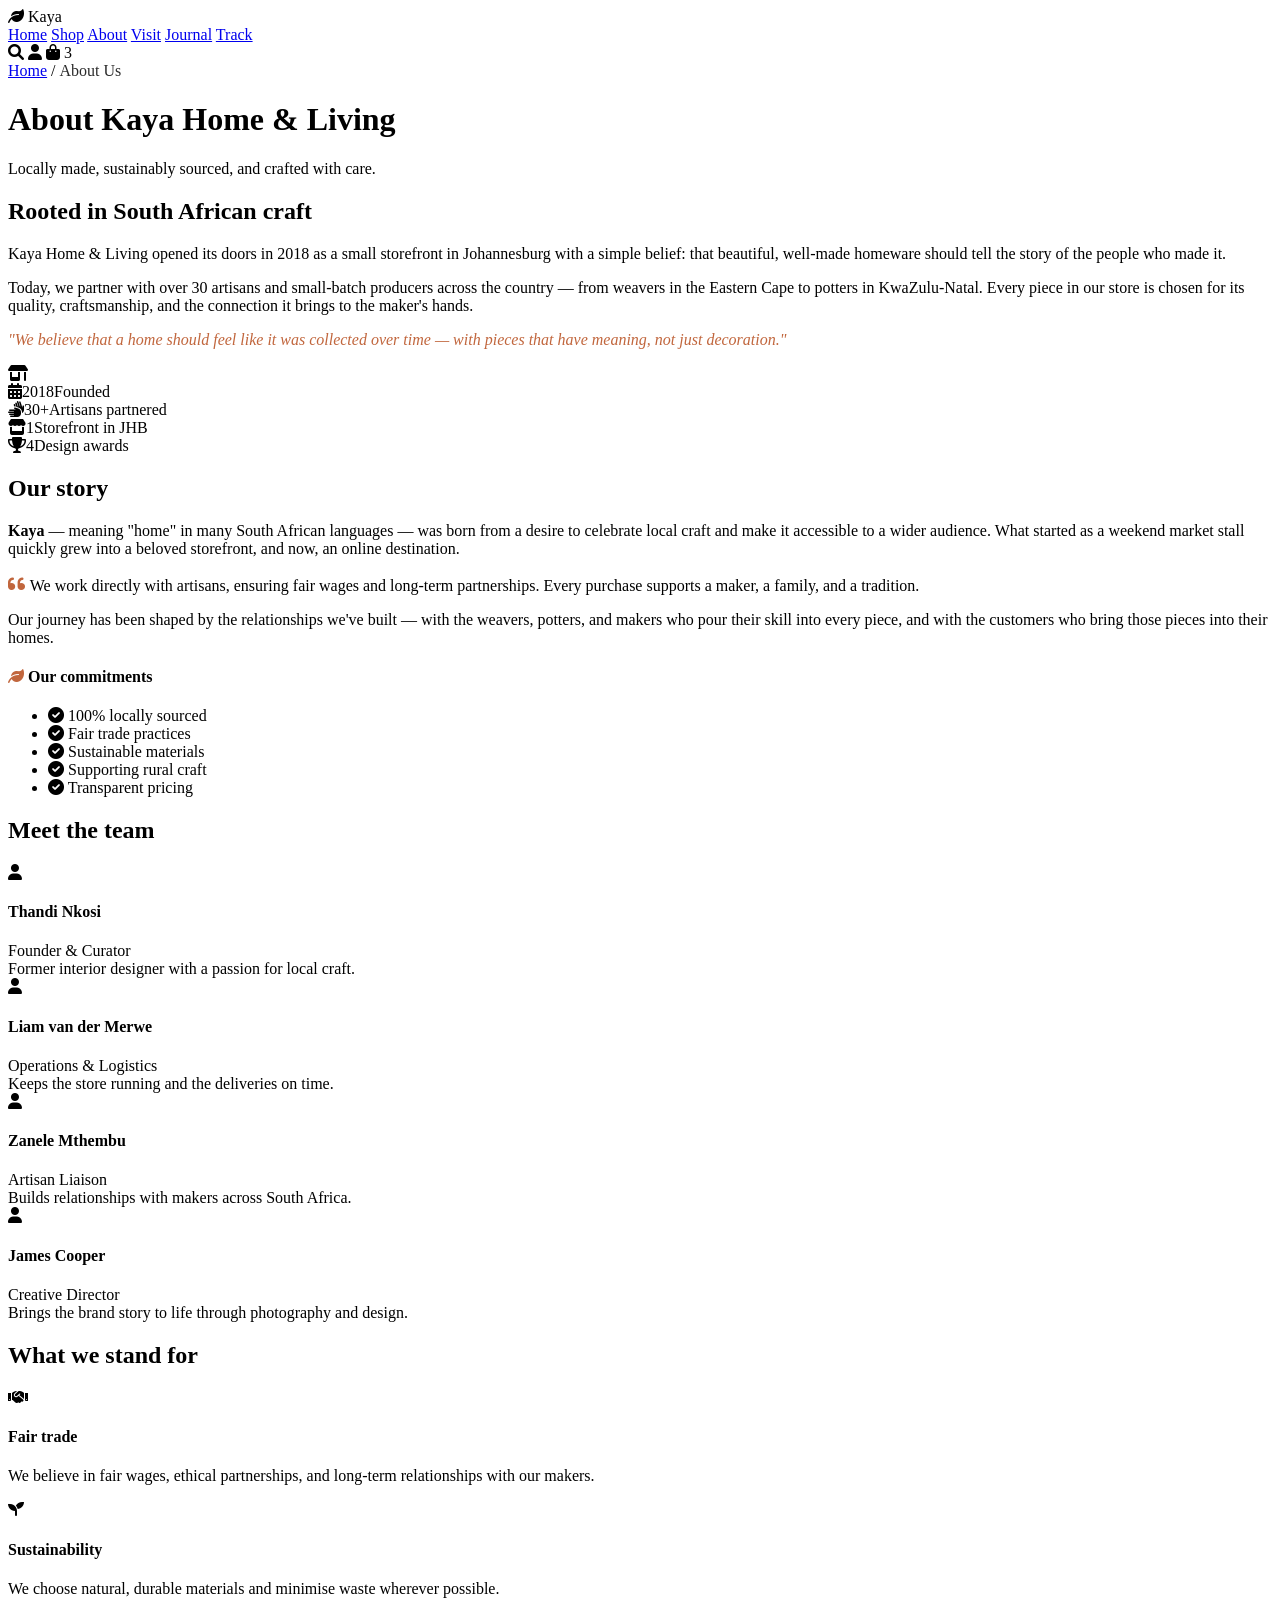
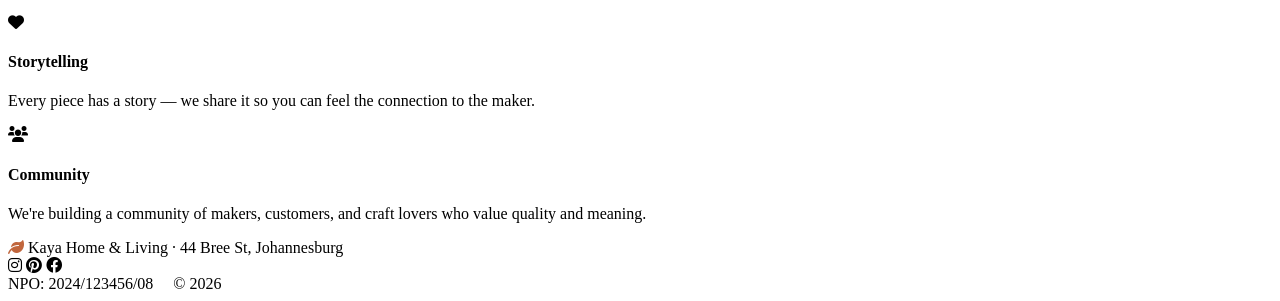
==== Research/about.html @ dec64650 "Add files via upload" ====
<!DOCTYPE html>
<html lang="en">
<head>
    <meta charset="UTF-8" />
    <meta name="viewport" content="width=device-width, initial-scale=1.0"/>
    <title>Kaya Home & Living · About Us</title>
    <link rel="preconnect" href="https://fonts.googleapis.com">
    <link rel="preconnect" href="https://fonts.gstatic.com" crossorigin>
    <link href="https://fonts.googleapis.com/css2?family=Playfair+Display:ital,wght@0,400;0,600;0,700;1,400&family=Inter:wght@300;400;500;600;700&display=swap" rel="stylesheet">
    <link rel="stylesheet" href="https://cdnjs.cloudflare.com/ajax/libs/font-awesome/6.0.0-beta3/css/all.min.css">
</head>
<body>
<div class="container">
    <div class="nav-bar">
        <div class="nav-logo"><i class="fas fa-leaf"></i> Kaya</div>
        <div class="nav-links">
            <a href="index.html">Home</a>
            <a href="shop.html">Shop</a>
            <a href="about.html" class="active">About</a>
            <a href="visit.html">Visit</a>
            <a href="journal.html">Journal</a>
            <a href="track.html">Track</a>
        </div>
        <div class="nav-icons">
            <i class="fas fa-search"></i>
            <i class="fas fa-user"></i>
            <i class="fas fa-shopping-bag"></i> <span class="badge-cart">3</span>
        </div>
    </div>

    <div class="breadcrumb">
        <a href="index.html">Home</a> <span>/</span>
        <span style="color: #2b2b2b; font-weight: 500;">About Us</span>
    </div>

    <div class="page-header">
        <h1>About Kaya Home &amp; Living</h1>
        <p>Locally made, sustainably sourced, and crafted with care.</p>
    </div>

    <div class="about-hero">
        <div class="hero-text">
            <h2>Rooted in South African craft</h2>
            <p>Kaya Home &amp; Living opened its doors in 2018 as a small storefront in Johannesburg with a simple belief: that beautiful, well-made homeware should tell the story of the people who made it.</p>
            <p>Today, we partner with over 30 artisans and small-batch producers across the country — from weavers in the Eastern Cape to potters in KwaZulu-Natal. Every piece in our store is chosen for its quality, craftsmanship, and the connection it brings to the maker's hands.</p>
            <p style="font-style: italic; color: #c1663d; font-weight: 500;">"We believe that a home should feel like it was collected over time — with pieces that have meaning, not just decoration."</p>
        </div>
        <div class="hero-image"><i class="fas fa-store-alt"></i></div>
    </div>

    <div class="stats-grid">
        <div class="stat-card"><i class="fas fa-calendar-alt"></i><span class="stat-number">2018</span><span class="stat-label">Founded</span></div>
        <div class="stat-card"><i class="fas fa-hands"></i><span class="stat-number">30+</span><span class="stat-label">Artisans partnered</span></div>
        <div class="stat-card"><i class="fas fa-store"></i><span class="stat-number">1</span><span class="stat-label">Storefront in JHB</span></div>
        <div class="stat-card"><i class="fas fa-trophy"></i><span class="stat-number">4</span><span class="stat-label">Design awards</span></div>
    </div>

    <div class="story-section">
        <h2>Our story</h2>
        <div class="story-grid">
            <div class="story-text">
                <p><strong>Kaya</strong> — meaning "home" in many South African languages — was born from a desire to celebrate local craft and make it accessible to a wider audience. What started as a weekend market stall quickly grew into a beloved storefront, and now, an online destination.</p>
                <div class="highlight-box"><i class="fas fa-quote-left" style="color:#c1663d; font-size:1.2rem;"></i> We work directly with artisans, ensuring fair wages and long-term partnerships. Every purchase supports a maker, a family, and a tradition.</div>
                <p>Our journey has been shaped by the relationships we've built — with the weavers, potters, and makers who pour their skill into every piece, and with the customers who bring those pieces into their homes.</p>
            </div>
            <div class="story-side">
                <h4><i class="fas fa-leaf" style="color:#c1663d;"></i> Our commitments</h4>
                <ul>
                    <li><i class="fas fa-check-circle"></i> 100% locally sourced</li>
                    <li><i class="fas fa-check-circle"></i> Fair trade practices</li>
                    <li><i class="fas fa-check-circle"></i> Sustainable materials</li>
                    <li><i class="fas fa-check-circle"></i> Supporting rural craft</li>
                    <li><i class="fas fa-check-circle"></i> Transparent pricing</li>
                </ul>
            </div>
        </div>
    </div>

    <div class="team-section">
        <h2>Meet the team</h2>
        <div class="team-grid">
            <div class="team-card"><div class="avatar"><i class="fas fa-user"></i></div><h4>Thandi Nkosi</h4><div class="role">Founder &amp; Curator</div><div class="bio">Former interior designer with a passion for local craft.</div></div>
            <div class="team-card"><div class="avatar"><i class="fas fa-user"></i></div><h4>Liam van der Merwe</h4><div class="role">Operations &amp; Logistics</div><div class="bio">Keeps the store running and the deliveries on time.</div></div>
            <div class="team-card"><div class="avatar"><i class="fas fa-user"></i></div><h4>Zanele Mthembu</h4><div class="role">Artisan Liaison</div><div class="bio">Builds relationships with makers across South Africa.</div></div>
            <div class="team-card"><div class="avatar"><i class="fas fa-user"></i></div><h4>James Cooper</h4><div class="role">Creative Director</div><div class="bio">Brings the brand story to life through photography and design.</div></div>
        </div>
    </div>

    <div class="values-section">
        <h2>What we stand for</h2>
        <div class="values-grid">
            <div class="value-card"><i class="fas fa-handshake"></i><h4>Fair trade</h4><p>We believe in fair wages, ethical partnerships, and long-term relationships with our makers.</p></div>
            <div class="value-card"><i class="fas fa-seedling"></i><h4>Sustainability</h4><p>We choose natural, durable materials and minimise waste wherever possible.</p></div>
            <div class="value-card"><i class="fas fa-heart"></i><h4>Storytelling</h4><p>Every piece has a story — we share it so you can feel the connection to the maker.</p></div>
            <div class="value-card"><i class="fas fa-users"></i><h4>Community</h4><p>We're building a community of makers, customers, and craft lovers who value quality and meaning.</p></div>
        </div>
    </div>

    <div class="footer">
        <div><i class="fas fa-leaf" style="color:#c1663d;"></i> Kaya Home &amp; Living · 44 Bree St, Johannesburg</div>
        <div class="social">
            <i class="fab fa-instagram"></i>
            <i class="fab fa-pinterest"></i>
            <i class="fab fa-facebook"></i>
        </div>
        <div><span style="margin-right:1rem;">NPO: 2024/123456/08</span> © 2026</div>
    </div>
</div>
</body>
</html>
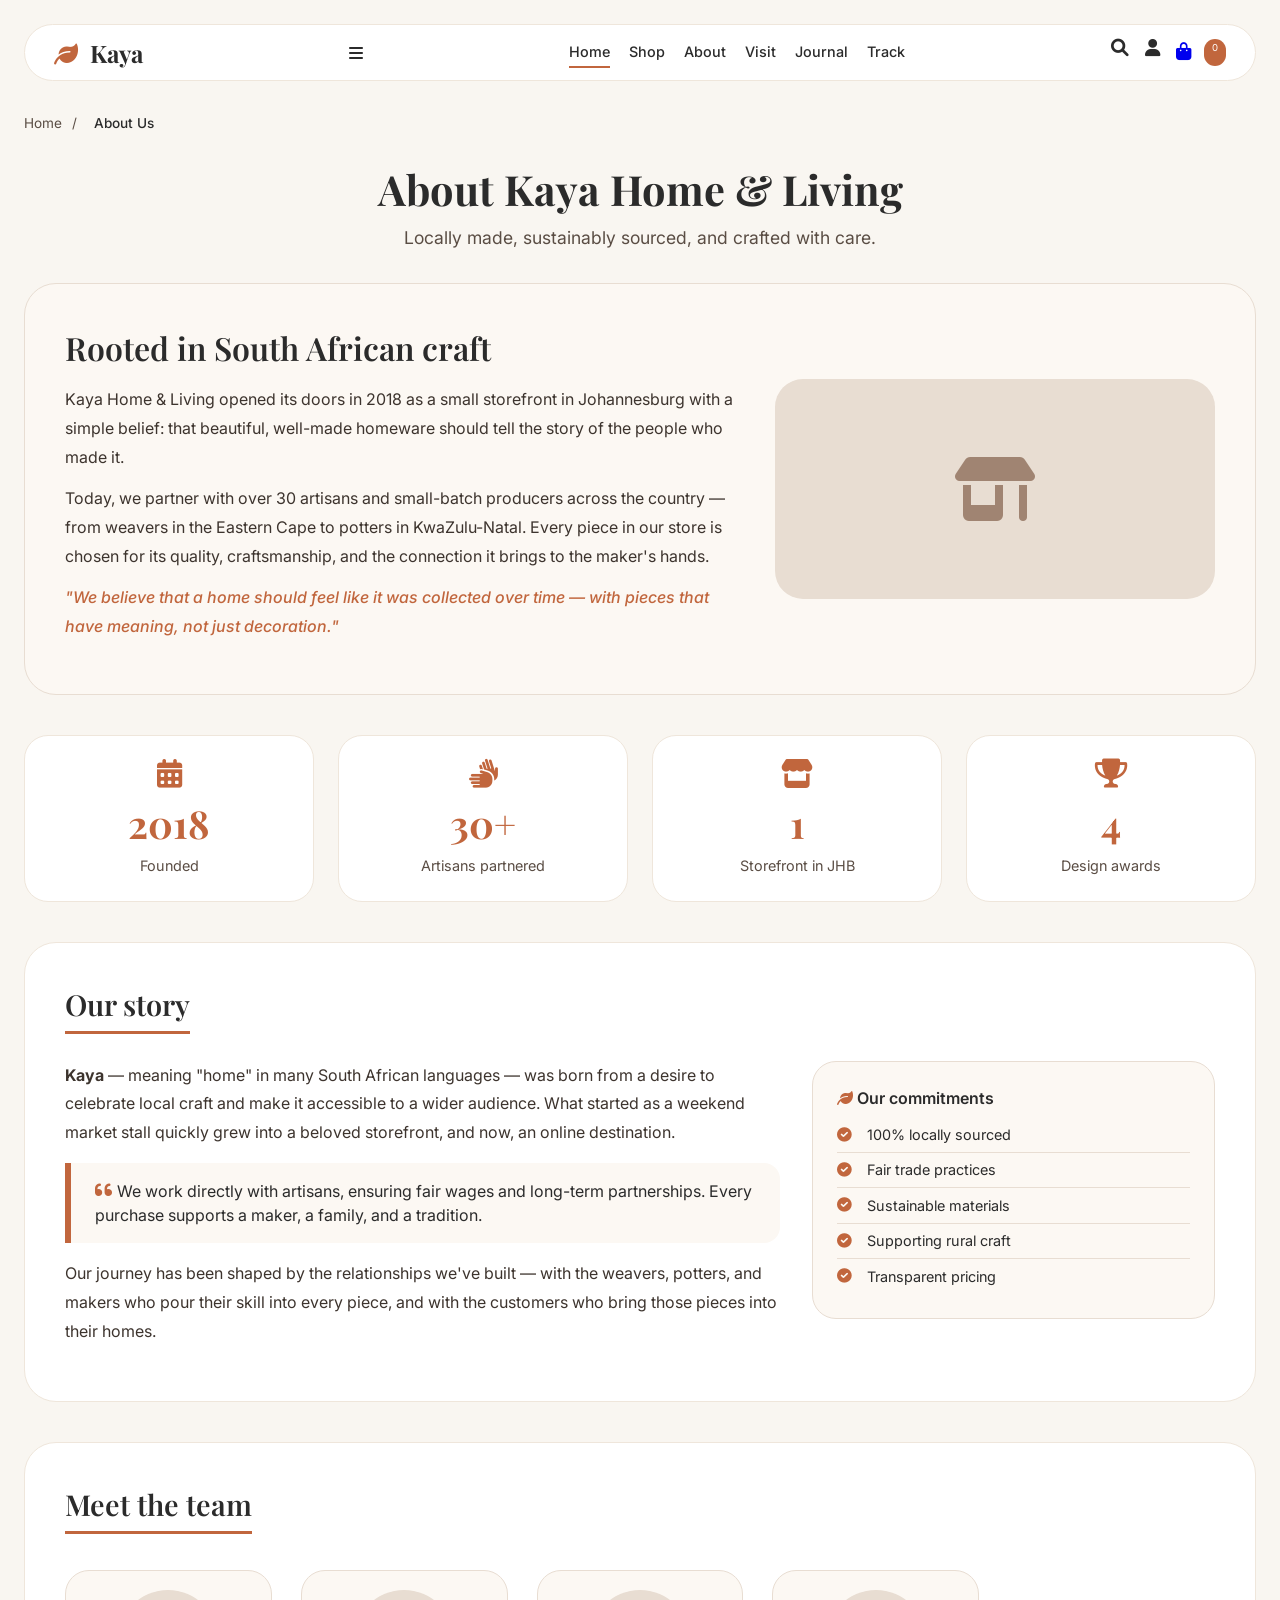
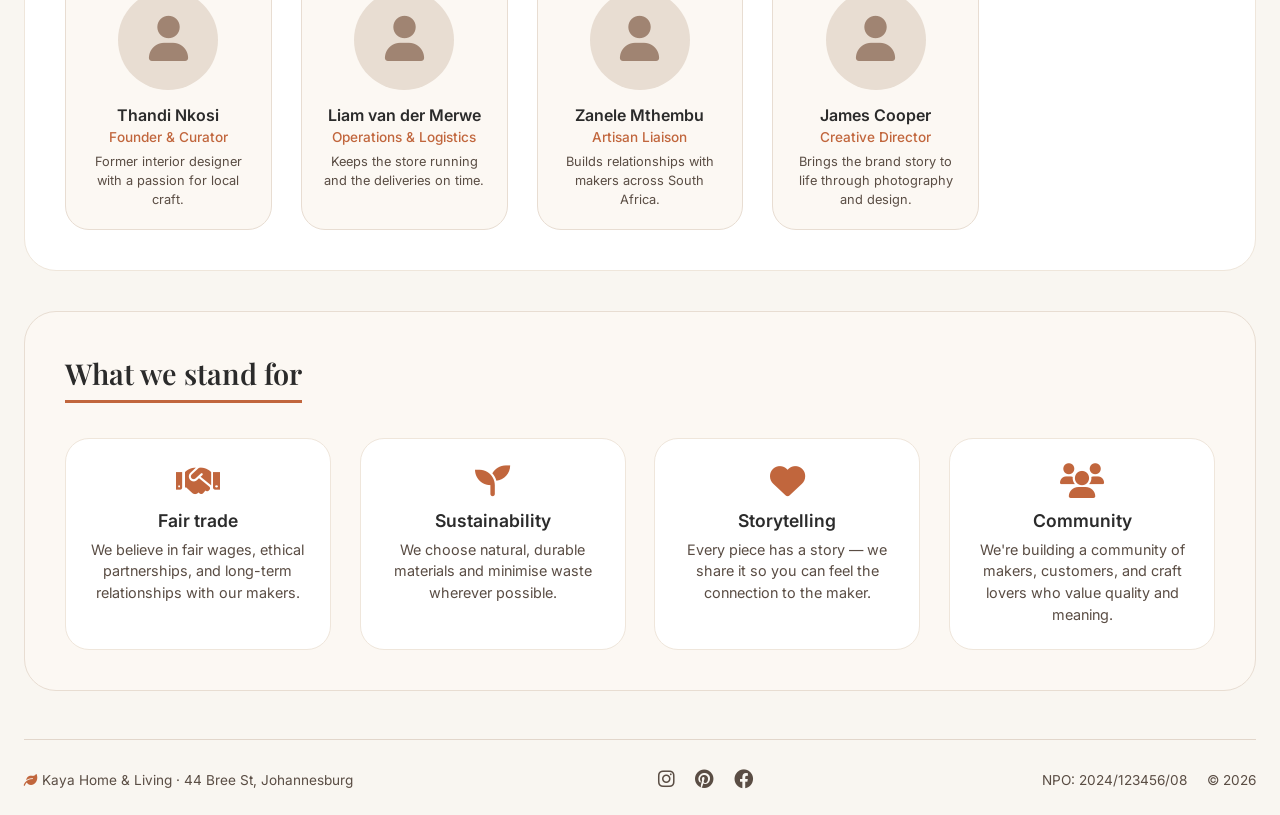
==== commit 324f4bee: "Enhance navigation with mobile hamburger menu Updated navigation bar to include a hamburger menu for" ====
--- a/Research/about.html
+++ b/Research/about.html
@@ -1,6 +1,7 @@
 <!DOCTYPE html>
 <html lang="en">
 <head>
+    
     <meta charset="UTF-8" />
     <meta name="viewport" content="width=device-width, initial-scale=1.0"/>
     <title>Kaya Home & Living · About Us</title>
@@ -8,25 +9,109 @@
     <link rel="preconnect" href="https://fonts.gstatic.com" crossorigin>
     <link href="https://fonts.googleapis.com/css2?family=Playfair+Display:ital,wght@0,400;0,600;0,700;1,400&family=Inter:wght@300;400;500;600;700&display=swap" rel="stylesheet">
     <link rel="stylesheet" href="https://cdnjs.cloudflare.com/ajax/libs/font-awesome/6.0.0-beta3/css/all.min.css">
+   <link rel="stylesheet" href="external style">
+
+    <style>
+        * { margin: 0; padding: 0; box-sizing: border-box; }
+        body { background: #f9f6f1; font-family: 'Inter', sans-serif; color: #2b2b2b; padding: 1.5rem; line-height: 1.5; }
+        .container { max-width: 1300px; margin: 0 auto; }
+
+        .nav-bar {
+            display: flex; flex-wrap: wrap; align-items: center; justify-content: space-between;
+            background: white; border-radius: 60px; padding: 0.6rem 1.8rem; margin-bottom: 2rem;
+            border: 1px solid #efe6db;
+        }
+        .nav-logo { font-family: 'Playfair Display', serif; font-size: 1.5rem; font-weight: 700; }
+        .nav-logo i { color: #c1663d; margin-right: 6px; }
+        .nav-links { display: flex; gap: 1.2rem; font-weight: 500; font-size: 0.9rem; }
+        .nav-links a { text-decoration: none; color: #2b2b2b; padding: 0.2rem 0; border-bottom: 2px solid transparent; }
+        .nav-links a.active { border-bottom-color: #c1663d; }
+        .nav-links a:hover { border-bottom-color: #c1663d; }
+        .nav-icons { display: flex; gap: 1rem; font-size: 1.1rem; }
+        .badge-cart { background: #c1663d; color: white; font-size: 0.6rem; border-radius: 40px; padding: 0.1rem 0.5rem; margin-left: -0.2rem; vertical-align: top; }
+
+        .breadcrumb { font-size: 0.85rem; color: #5a4d44; margin-bottom: 1.5rem; }
+        .breadcrumb a { color: #5a4d44; text-decoration: none; }
+        .breadcrumb a:hover { color: #c1663d; }
+        .breadcrumb span { margin: 0 0.4rem; }
+
+        .page-header { margin-bottom: 2rem; text-align: center; }
+        .page-header h1 { font-family: 'Playfair Display', serif; font-size: 2.6rem; font-weight: 700; margin-bottom: 0.3rem; }
+        .page-header p { color: #5a4d44; font-size: 1.1rem; max-width: 600px; margin: 0 auto; }
+
+        .about-hero { background: #fcf8f3; border-radius: 32px; padding: 2.5rem; margin-bottom: 2.5rem; border: 1px solid #e8ddd2; display: flex; flex-wrap: wrap; gap: 2.5rem; align-items: center; }
+        .about-hero .hero-text { flex: 2 1 350px; }
+        .about-hero .hero-text h2 { font-family: 'Playfair Display', serif; font-size: 2rem; font-weight: 600; margin-bottom: 0.8rem; }
+        .about-hero .hero-text p { color: #3d342e; line-height: 1.8; margin-bottom: 0.8rem; }
+        .about-hero .hero-image { flex: 1 1 280px; background: #e8ddd2; border-radius: 28px; height: 220px; display: flex; align-items: center; justify-content: center; color: #a08472; font-size: 4rem; }
+
+        .stats-grid { display: grid; grid-template-columns: repeat(auto-fit, minmax(180px, 1fr)); gap: 1.5rem; margin-bottom: 2.5rem; }
+        .stat-card { background: white; border-radius: 24px; padding: 1.5rem 1rem; text-align: center; border: 1px solid #efe6db; }
+        .stat-card .stat-number { font-family: 'Playfair Display', serif; font-size: 2.4rem; font-weight: 700; color: #c1663d; display: block; }
+        .stat-card .stat-label { font-size: 0.9rem; color: #5a4d44; margin-top: 0.2rem; }
+        .stat-card i { font-size: 1.8rem; color: #c1663d; margin-bottom: 0.4rem; display: block; }
+
+        .story-section { background: white; border-radius: 32px; padding: 2.5rem; margin-bottom: 2.5rem; border: 1px solid #efe6db; }
+        .story-section h2 { font-family: 'Playfair Display', serif; font-size: 1.8rem; font-weight: 600; margin-bottom: 1.2rem; border-bottom: 3px solid #c1663d; padding-bottom: 0.3rem; display: inline-block; }
+        .story-grid { display: flex; flex-wrap: wrap; gap: 2rem; margin-top: 0.5rem; }
+        .story-grid .story-text { flex: 2 1 350px; }
+        .story-grid .story-text p { margin-bottom: 1rem; color: #3d342e; line-height: 1.8; }
+        .story-grid .story-text .highlight-box { background: #fcf8f3; border-left: 6px solid #c1663d; padding: 1rem 1.5rem; border-radius: 0 16px 16px 0; margin: 1rem 0; }
+        .story-grid .story-side { flex: 1 1 220px; background: #fcf8f3; border-radius: 24px; padding: 1.5rem; border: 1px solid #e8ddd2; height: fit-content; }
+        .story-grid .story-side h4 { font-weight: 600; margin-bottom: 0.5rem; }
+        .story-grid .story-side ul { list-style: none; }
+        .story-grid .story-side ul li { padding: 0.4rem 0; border-bottom: 1px solid #e8ddd2; display: flex; align-items: center; gap: 0.6rem; font-size: 0.9rem; }
+        .story-grid .story-side ul li i { color: #c1663d; width: 20px; }
+        .story-grid .story-side ul li:last-child { border-bottom: none; }
+
+        .team-section { background: white; border-radius: 32px; padding: 2.5rem; margin-bottom: 2.5rem; border: 1px solid #efe6db; }
+        .team-section h2 { font-family: 'Playfair Display', serif; font-size: 1.8rem; font-weight: 600; margin-bottom: 1.2rem; border-bottom: 3px solid #c1663d; padding-bottom: 0.3rem; display: inline-block; }
+        .team-grid { display: grid; grid-template-columns: repeat(auto-fill, minmax(200px, 1fr)); gap: 1.8rem; margin-top: 1rem; }
+        .team-card { text-align: center; background: #fcf8f3; border-radius: 24px; padding: 1.2rem 1rem; border: 1px solid #e8ddd2; }
+        .team-card .avatar { background: #e8ddd2; border-radius: 50%; width: 100px; height: 100px; margin: 0 auto 0.8rem; display: flex; align-items: center; justify-content: center; color: #a08472; font-size: 2.8rem; }
+        .team-card h4 { font-weight: 600; font-size: 1rem; }
+        .team-card .role { font-size: 0.85rem; color: #c1663d; font-weight: 500; }
+        .team-card .bio { font-size: 0.8rem; color: #5a4d44; margin-top: 0.3rem; }
+
+        .values-section { background: #fcf8f3; border-radius: 32px; padding: 2.5rem; margin-bottom: 2.5rem; border: 1px solid #e8ddd2; }
+        .values-section h2 { font-family: 'Playfair Display', serif; font-size: 1.8rem; font-weight: 600; margin-bottom: 1.2rem; border-bottom: 3px solid #c1663d; padding-bottom: 0.3rem; display: inline-block; }
+        .values-grid { display: grid; grid-template-columns: repeat(auto-fit, minmax(200px, 1fr)); gap: 1.8rem; margin-top: 1rem; }
+        .value-card { background: white; border-radius: 24px; padding: 1.5rem; text-align: center; border: 1px solid #efe6db; }
+        .value-card i { font-size: 2.2rem; color: #c1663d; margin-bottom: 0.6rem; }
+        .value-card h4 { font-weight: 600; font-size: 1.1rem; }
+        .value-card p { font-size: 0.9rem; color: #5a4d44; margin-top: 0.3rem; }
+
+        .footer { margin-top: 3rem; padding-top: 1.8rem; border-top: 1px solid #e2d6cb; display: flex; flex-wrap: wrap; justify-content: space-between; align-items: center; font-size: 0.85rem; color: #5a4d44; }
+        .footer .social i { font-size: 1.2rem; margin-left: 1rem; color: #5a4d44; cursor: default; }
+        .footer .social i:hover { color: #c1663d; }
+
+        @media (max-width: 700px) { .nav-links { display: none; } .about-hero { flex-direction: column; } .about-hero .hero-image { width: 100%; height: 160px; } .story-grid { flex-direction: column; } .team-grid { grid-template-columns: repeat(auto-fill, minmax(150px, 1fr)); } }
+    </style>
 </head>
 <body>
 <div class="container">
-    <div class="nav-bar">
-        <div class="nav-logo"><i class="fas fa-leaf"></i> Kaya</div>
-        <div class="nav-links">
-            <a href="index.html">Home</a>
-            <a href="shop.html">Shop</a>
-            <a href="about.html" class="active">About</a>
-            <a href="visit.html">Visit</a>
-            <a href="journal.html">Journal</a>
-            <a href="track.html">Track</a>
-        </div>
-        <div class="nav-icons">
-            <i class="fas fa-search"></i>
-            <i class="fas fa-user"></i>
-            <i class="fas fa-shopping-bag"></i> <span class="badge-cart">3</span>
-        </div>
-    </div>
+   <div class="nav-bar">
+    <div class="nav-logo"><i class="fas fa-leaf"></i> Kaya</div>
+    
+    <!-- Hamburger Button for Mobile -->
+    <div class="hamburger" onclick="toggleMenu()">
+        <i class="fas fa-bars"></i>
+    </div>
+
+    <div class="nav-links" id="navLinks">
+        <a href="index.html" class="active">Home</a>
+        <a href="shop.html">Shop</a>
+        <a href="about.html">About</a>
+        <a href="visit.html">Visit</a>
+        <a href="journal.html">Journal</a>
+        <a href="track.html">Track</a>
+    </div>
+    <div class="nav-icons">
+        <i class="fas fa-search" style="cursor:pointer;"></i>
+        <i class="fas fa-user" style="cursor:pointer;"></i>
+        <a href="cart.html"><i class="fas fa-shopping-bag"></i></a> <span class="badge-cart">0</span>
+    </div>
+</div>
 
     <div class="breadcrumb">
         <a href="index.html">Home</a> <span>/</span>
@@ -106,5 +191,13 @@
         <div><span style="margin-right:1rem;">NPO: 2024/123456/08</span> © 2026</div>
     </div>
 </div>
+<script>
+    function toggleMenu() {
+        const nav = document.getElementById('navLinks');
+        nav.classList.toggle('active');
+    }
+
+    // Rest of your existing JS (addToCart, showToast, etc.)
+</script>
 </body>
-</html>+</html>
